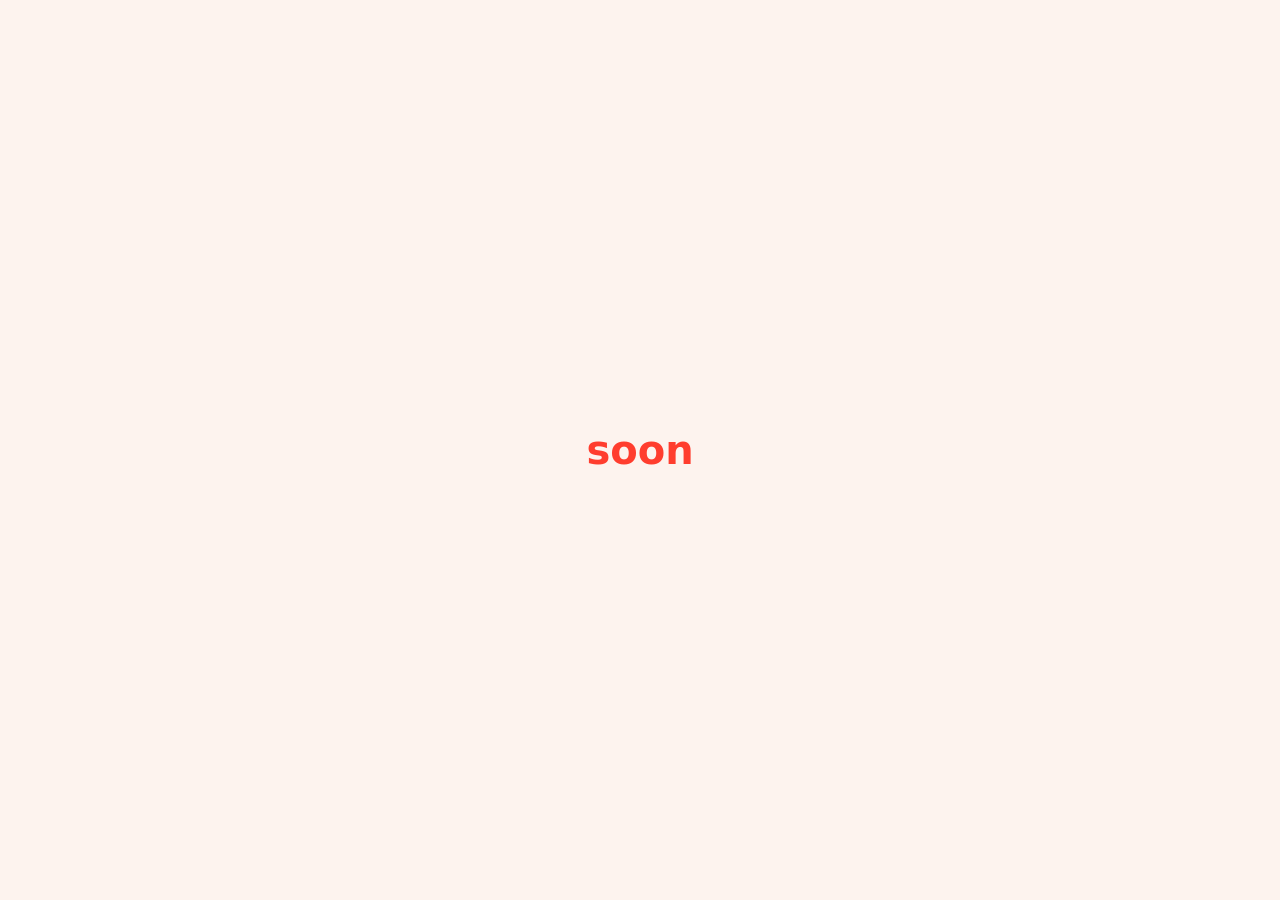
==== chorale/index.html @ 452f44a5 "[HTML] Premier batch" ====
<!DOCTYPE html>
<html lang="fr">
<head>
  <meta charset="utf-8">
  <meta name="viewport" content="width=device-width, initial-scale=1">
  <title>Parolier – La Philharmanif</title>
  <style>
    body {
      margin: 0;
      min-height: 100vh;
      display: flex;
      align-items: center;
      justify-content: center;
      background: #fdf3ee;
      color: #ff3d2e;
      font-family: "Trebuchet MS", "Segoe UI", system-ui, sans-serif;
      font-size: 2.5rem;
      font-weight: bold;
    }
  </style>
</head>
<body>soon</body>
</html>
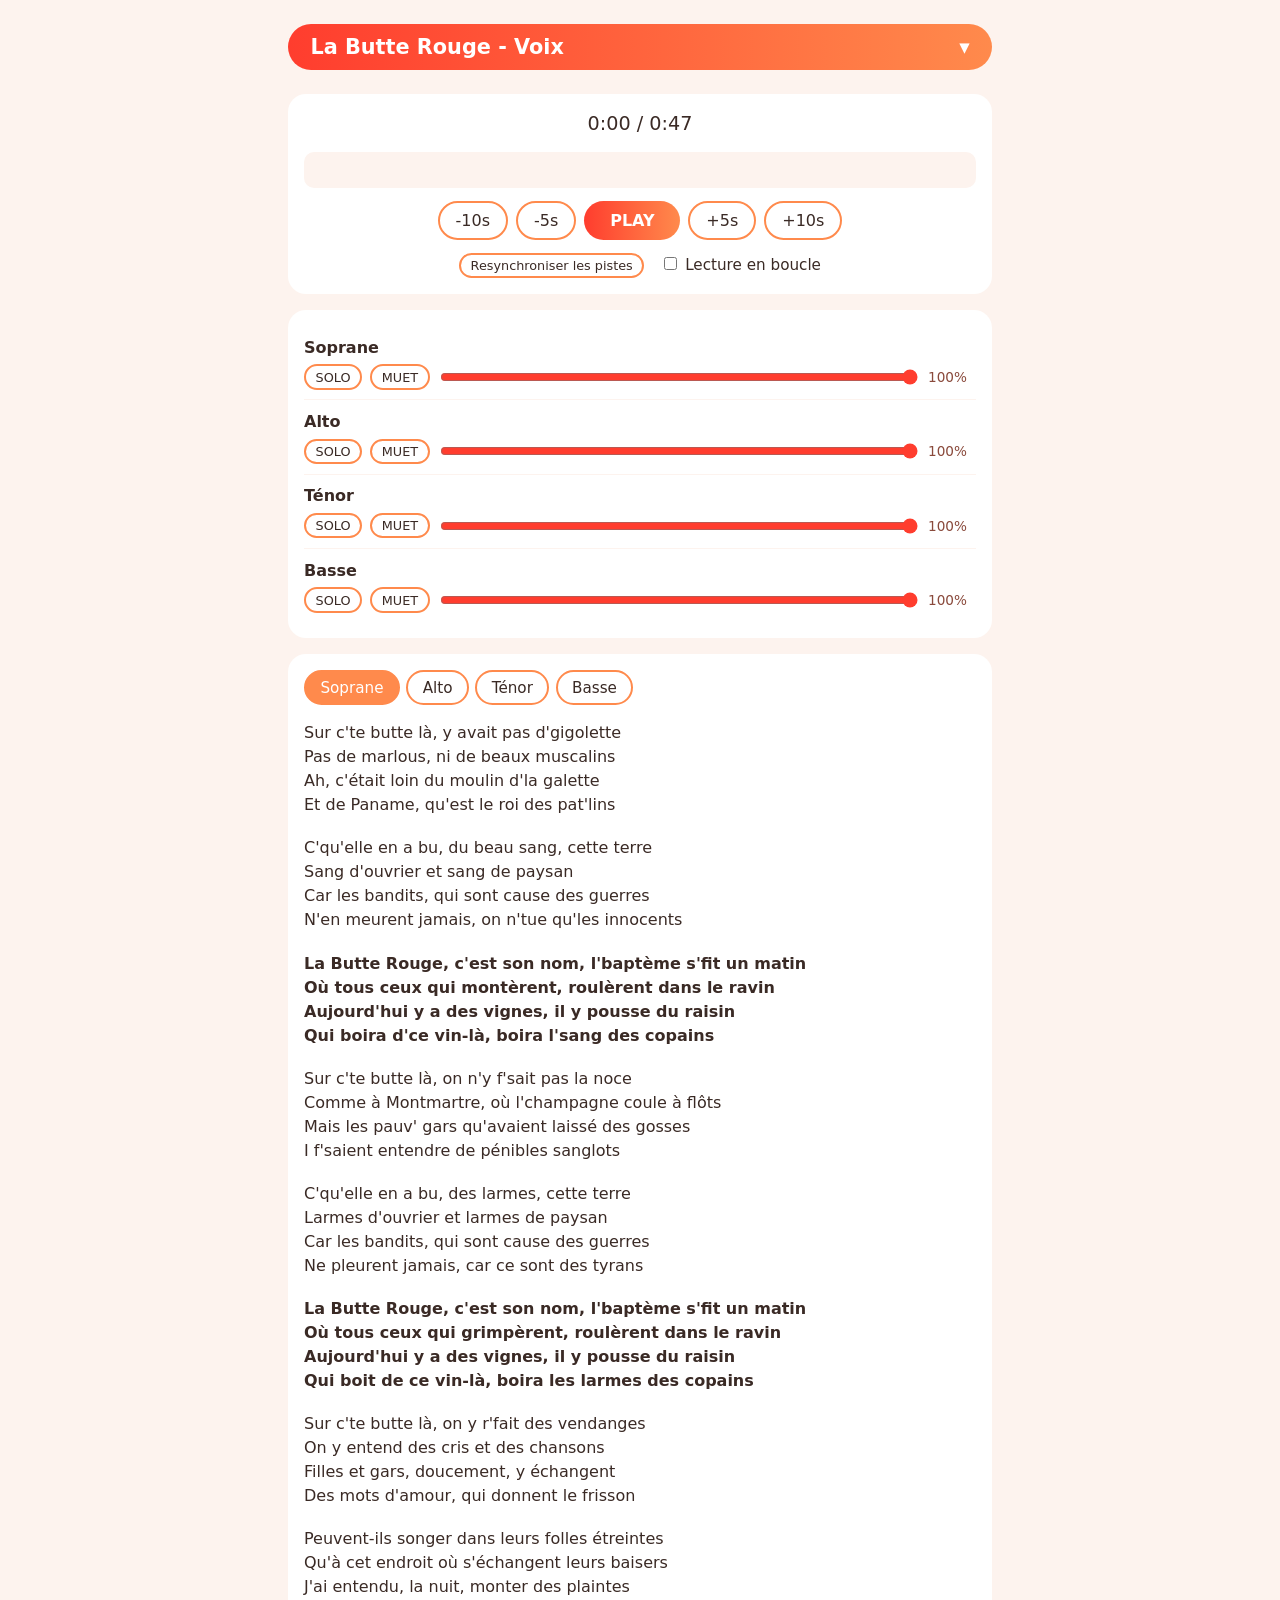
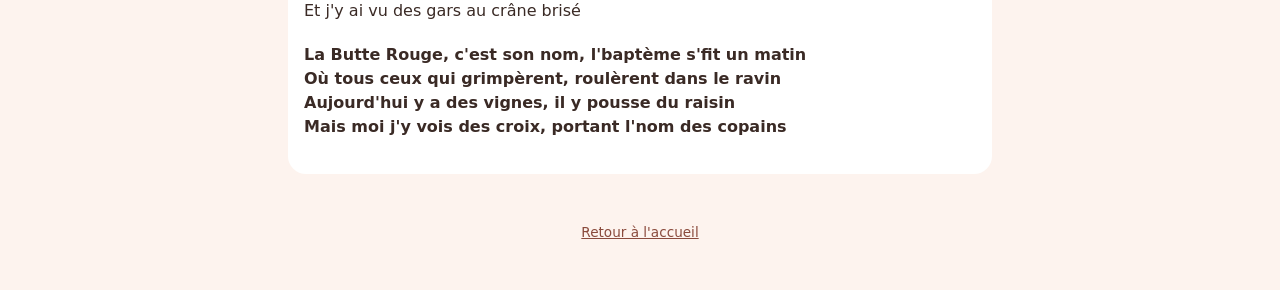
==== commit 5054f9fc: "[CHORALE] Adding first learning tracks" ====
--- a/chorale/index.html
+++ b/chorale/index.html
@@ -1,23 +1,516 @@
 <!DOCTYPE html>
 <html lang="fr">
 <head>
-  <meta charset="utf-8">
-  <meta name="viewport" content="width=device-width, initial-scale=1">
-  <title>Parolier – La Philharmanif</title>
-  <style>
-    body {
-      margin: 0;
-      min-height: 100vh;
-      display: flex;
-      align-items: center;
-      justify-content: center;
-      background: #fdf3ee;
-      color: #ff3d2e;
-      font-family: "Trebuchet MS", "Segoe UI", system-ui, sans-serif;
-      font-size: 2.5rem;
-      font-weight: bold;
+<meta charset="utf-8">
+<meta name="viewport" content="width=device-width, initial-scale=1">
+<title>Chorale - La Philharmanif</title>
+<link rel="icon" type="image/png" href="../pics/favicon.png">
+<style>
+:root {
+  --fond: #fdf3ee;
+  --rouge: #ff3d2e;
+  --orange: #ff8a4c;
+  --texte: #3a2a25;
+  --discret: #8a4a3c;
+}
+
+* { box-sizing: border-box; }
+
+body {
+  margin: 0;
+  min-height: 100vh;
+  padding: 1.5rem 1rem 3rem;
+  background: var(--fond);
+  color: var(--texte);
+  font-family: "Trebuchet MS", "Segoe UI", system-ui, sans-serif;
+  line-height: 1.5;
+}
+
+main { max-width: 44rem; margin: 0 auto; }
+
+header img {
+  display: block;
+  width: 100%;
+  max-width: 220px;
+  height: auto;
+  margin: 0 auto 1.5rem;
+  border-radius: 16px;
+}
+
+button { font-family: inherit; cursor: pointer; }
+
+/* menu déroulant (le même que le parolier) */
+.choix { position: relative; }
+
+#titre-btn {
+  width: 100%;
+  padding: 0.7rem 1.4rem;
+  border: none;
+  border-radius: 999px;
+  background: linear-gradient(90deg, var(--rouge), var(--orange));
+  color: #fff;
+  font-size: 1.3rem;
+  font-weight: bold;
+  display: flex;
+  justify-content: space-between;
+  align-items: center;
+  gap: 1rem;
+  text-align: left;
+}
+#titre-btn:hover { filter: brightness(1.08); }
+
+#liste {
+  display: none;
+  position: absolute;
+  left: 0;
+  right: 0;
+  margin: 0.4rem 0 0;
+  padding: 0.4rem;
+  list-style: none;
+  max-height: 60vh;
+  overflow-y: auto;
+  background: #fff;
+  border: 2px solid var(--orange);
+  border-radius: 18px;
+  z-index: 10;
+}
+#liste.ouverte { display: block; }
+#liste button {
+  width: 100%;
+  padding: 0.6rem 1rem;
+  border: none;
+  border-radius: 12px;
+  background: none;
+  color: var(--texte);
+  font-size: 1rem;
+  text-align: left;
+}
+#liste button:hover { background: var(--fond); }
+#liste button.courante { font-weight: bold; color: var(--rouge); }
+
+/* le lecteur */
+#lecteur { margin-top: 1.5rem; }
+
+.bloc {
+  background: #fff;
+  border-radius: 18px;
+  padding: 1rem;
+  margin-bottom: 1rem;
+}
+
+#temps { text-align: center; font-size: 1.2rem; }
+
+#barre {
+  height: 36px;
+  margin: 0.8rem 0;
+  background: var(--fond);
+  border-radius: 10px;
+  cursor: pointer;
+  overflow: hidden;
+}
+#progres {
+  height: 100%;
+  width: 0;
+  background: linear-gradient(90deg, var(--rouge), var(--orange));
+}
+
+.boutons {
+  display: flex;
+  justify-content: center;
+  gap: 0.5rem;
+  flex-wrap: wrap;
+}
+.boutons button, .petit {
+  padding: 0.5rem 1rem;
+  border: 2px solid var(--orange);
+  border-radius: 999px;
+  background: #fff;
+  color: var(--texte);
+  font-size: 1rem;
+}
+.boutons button:hover, .petit:hover { background: var(--fond); }
+#play {
+  border: none;
+  background: linear-gradient(90deg, var(--rouge), var(--orange));
+  color: #fff;
+  font-weight: bold;
+  min-width: 6rem;
+}
+#play:hover { filter: brightness(1.08); background: linear-gradient(90deg, var(--rouge), var(--orange)); }
+
+.sous-boutons {
+  display: flex;
+  justify-content: center;
+  align-items: center;
+  gap: 1rem;
+  flex-wrap: wrap;
+  margin-top: 0.8rem;
+  font-size: 0.95rem;
+}
+
+/* les pistes */
+.piste { padding: 0.6rem 0; border-bottom: 1px solid var(--fond); }
+.piste:last-child { border-bottom: none; }
+.piste-nom { font-weight: bold; margin-bottom: 0.3rem; }
+.piste-reglages { display: flex; align-items: center; gap: 0.5rem; }
+.piste-reglages input[type=range] { flex: 1; min-width: 0; accent-color: var(--rouge); }
+.piste-reglages .vol { min-width: 3rem; font-size: 0.85rem; color: var(--discret); }
+.petit { padding: 0.2rem 0.6rem; font-size: 0.8rem; }
+.petit.actif { background: var(--rouge); border-color: var(--rouge); color: #fff; }
+
+/* les paroles */
+#onglets { display: flex; flex-wrap: wrap; gap: 0.4rem; margin-bottom: 1rem; }
+#onglets button {
+  padding: 0.4rem 0.9rem;
+  border: 2px solid var(--orange);
+  border-radius: 999px;
+  background: #fff;
+  color: var(--texte);
+  font-size: 0.95rem;
+}
+#onglets button.courant { background: var(--orange); color: #fff; }
+#paroles p { margin: 0 0 1.2rem; }
+
+#message { color: var(--discret); text-align: center; margin-top: 2rem; }
+
+footer { max-width: 44rem; margin: 3rem auto 0; text-align: center; font-size: 0.85rem; }
+footer a { color: var(--discret); }
+</style>
+</head>
+<body>
+
+<main>
+  <div class="choix">
+    <button id="titre-btn" aria-haspopup="listbox" aria-expanded="false">
+      <span id="titre">Choisir un chant</span>
+      <span aria-hidden="true">▾</span>
+    </button>
+    <ul id="liste" role="listbox"></ul>
+  </div>
+
+  <p id="message">Chargement des chants…</p>
+
+  <div id="lecteur" hidden>
+    <div class="bloc">
+      <div id="temps">0:00 / 0:00</div>
+      <div id="barre"><div id="progres"></div></div>
+      <div class="boutons">
+        <button data-saut="-10">-10s</button>
+        <button data-saut="-5">-5s</button>
+        <button id="play">PLAY</button>
+        <button data-saut="5">+5s</button>
+        <button data-saut="10">+10s</button>
+      </div>
+      <div class="sous-boutons">
+        <button class="petit" id="resync">Resynchroniser les pistes</button>
+        <label><input type="checkbox" id="boucle"> Lecture en boucle</label>
+      </div>
+    </div>
+
+    <div class="bloc" id="pistes"></div>
+
+    <div class="bloc" id="bloc-paroles" hidden>
+      <div id="onglets"></div>
+      <div id="paroles"></div>
+    </div>
+  </div>
+</main>
+
+<footer>
+  <a href="../">Retour à l'accueil</a>
+</footer>
+
+<script>
+var chansons = [];
+var audios = [];
+var enLecture = false;
+var solo = -1;
+var muets = [];
+
+var bouton = document.getElementById('titre-btn');
+var titre = document.getElementById('titre');
+var liste = document.getElementById('liste');
+var message = document.getElementById('message');
+var lecteur = document.getElementById('lecteur');
+var boutonPlay = document.getElementById('play');
+var boucle = document.getElementById('boucle');
+
+/* ---------- paroles (même système que le parolier) ---------- */
+
+function mise_en_forme(strophe) {
+  return strophe
+    .replace(/\*\*\*([\s\S]+?)\*\*\*/g, '<strong><em>$1</em></strong>')
+    .replace(/\*\*([\s\S]+?)\*\*/g, '<strong>$1</strong>')
+    .replace(/\*([\s\S]+?)\*/g, '<em>$1</em>');
+}
+
+function markdown(src) {
+  var texte = src
+    .replace(/&/g, '&amp;')
+    .replace(/</g, '&lt;')
+    .replace(/>/g, '&gt;');
+
+  return texte
+    .split(/\r?\n\s*\r?\n/)
+    .map(function (strophe) {
+      var html = mise_en_forme(strophe.trim());
+      return '<p>' + html.replace(/\r?\n/g, '<br>') + '</p>';
+    })
+    .join('');
+}
+
+function afficherParoles(c) {
+  var onglets = document.getElementById('onglets');
+  var zone = document.getElementById('paroles');
+  onglets.innerHTML = '';
+  zone.innerHTML = '';
+
+  // un onglet par piste qui a des paroles
+  var premier = true;
+  c.tracks.forEach(function (t, i) {
+    var texte = c.paroles && c.paroles[i];
+    if (!texte || !texte.trim()) return;
+
+    var b = document.createElement('button');
+    b.textContent = t.nom;
+    b.addEventListener('click', function () {
+      zone.innerHTML = markdown(texte);
+      var autres = onglets.querySelectorAll('button');
+      for (var k = 0; k < autres.length; k++) autres[k].classList.remove('courant');
+      b.classList.add('courant');
+    });
+    onglets.appendChild(b);
+
+    if (premier) {
+      b.click();
+      premier = false;
     }
-  </style>
-</head>
-<body>soon</body>
+  });
+
+  document.getElementById('bloc-paroles').hidden = premier;
+}
+
+/* ---------- lecture ---------- */
+
+function formatTemps(s) {
+  if (isNaN(s)) return '0:00';
+  var m = Math.floor(s / 60);
+  var r = Math.floor(s % 60);
+  return m + ':' + (r < 10 ? '0' : '') + r;
+}
+
+function majProgression() {
+  if (!audios.length) return;
+  var a = audios[0];
+  var pourcent = (a.currentTime / a.duration) * 100 || 0;
+  document.getElementById('progres').style.width = pourcent + '%';
+  document.getElementById('temps').textContent = formatTemps(a.currentTime) + ' / ' + formatTemps(a.duration);
+}
+
+// toutes les pistes se calent sur la première
+function synchroniser() {
+  if (!audios.length) return;
+  var t = audios[0].currentTime;
+  audios.forEach(function (a) { a.currentTime = t; });
+}
+
+function appliquerSons() {
+  audios.forEach(function (a, i) {
+    a.muted = solo >= 0 ? i !== solo : muets[i];
+  });
+}
+
+function jouer() {
+  synchroniser();
+  audios.forEach(function (a) { a.play().catch(function () {}); });
+  enLecture = true;
+  boutonPlay.textContent = 'PAUSE';
+}
+
+function pause() {
+  audios.forEach(function (a) { a.pause(); });
+  enLecture = false;
+  boutonPlay.textContent = 'PLAY';
+}
+
+function aller(temps) {
+  var etait = enLecture;
+  if (etait) audios.forEach(function (a) { a.pause(); });
+  audios.forEach(function (a) { a.currentTime = temps; });
+  if (etait) setTimeout(jouer, 50);
+}
+
+boutonPlay.addEventListener('click', function () {
+  if (enLecture) pause(); else jouer();
+});
+
+document.querySelectorAll('[data-saut]').forEach(function (b) {
+  b.addEventListener('click', function () {
+    if (!audios.length) return;
+    aller(Math.max(0, audios[0].currentTime + parseInt(b.dataset.saut, 10)));
+  });
+});
+
+document.getElementById('barre').addEventListener('click', function (e) {
+  if (!audios.length) return;
+  var r = this.getBoundingClientRect();
+  aller(((e.clientX - r.left) / r.width) * (audios[0].duration || 0));
+});
+
+document.getElementById('resync').addEventListener('click', function () {
+  var etait = enLecture;
+  if (etait) audios.forEach(function (a) { a.pause(); });
+  synchroniser();
+  if (etait) setTimeout(jouer, 100);
+});
+
+boucle.addEventListener('change', function () {
+  audios.forEach(function (a) { a.loop = boucle.checked; });
+});
+
+/* ---------- pistes ---------- */
+
+function creerPiste(t, i) {
+  var ligne = document.createElement('div');
+  ligne.className = 'piste';
+
+  var nom = document.createElement('div');
+  nom.className = 'piste-nom';
+  nom.textContent = t.nom;
+
+  var reglages = document.createElement('div');
+  reglages.className = 'piste-reglages';
+
+  var btnSolo = document.createElement('button');
+  btnSolo.className = 'petit';
+  btnSolo.textContent = 'SOLO';
+  btnSolo.addEventListener('click', function () {
+    solo = solo === i ? -1 : i;
+    var tous = document.querySelectorAll('.btn-solo');
+    for (var k = 0; k < tous.length; k++) tous[k].classList.toggle('actif', k === solo);
+    appliquerSons();
+  });
+  btnSolo.classList.add('btn-solo');
+
+  var btnMute = document.createElement('button');
+  btnMute.className = 'petit';
+  btnMute.textContent = 'MUET';
+  btnMute.addEventListener('click', function () {
+    muets[i] = !muets[i];
+    btnMute.classList.toggle('actif', muets[i]);
+    appliquerSons();
+  });
+
+  var curseur = document.createElement('input');
+  curseur.type = 'range';
+  curseur.min = 0;
+  curseur.max = 100;
+  curseur.value = 100;
+
+  var vol = document.createElement('span');
+  vol.className = 'vol';
+  vol.textContent = '100%';
+
+  curseur.addEventListener('input', function () {
+    audios[i].volume = curseur.value / 100;
+    vol.textContent = curseur.value + '%';
+  });
+
+  reglages.append(btnSolo, btnMute, curseur, vol);
+  ligne.append(nom, reglages);
+  return ligne;
+}
+
+function charger(i) {
+  var c = chansons[i];
+  titre.textContent = c.titre;
+
+  // on coupe les anciennes pistes
+  audios.forEach(function (a) { a.pause(); a.src = ''; });
+  audios = [];
+  muets = [];
+  solo = -1;
+  enLecture = false;
+  boutonPlay.textContent = 'PLAY';
+
+  var zone = document.getElementById('pistes');
+  zone.innerHTML = '';
+
+  c.tracks.forEach(function (t, k) {
+    var a = new Audio();
+    a.preload = 'auto';
+    a.loop = boucle.checked;
+    a.src = c.repo + '/' + t.fichier;
+    audios.push(a);
+    muets.push(false);
+    zone.appendChild(creerPiste(t, k));
+  });
+
+  if (audios.length) {
+    audios[0].addEventListener('timeupdate', majProgression);
+    audios[0].addEventListener('loadedmetadata', majProgression);
+  }
+  majProgression();
+  afficherParoles(c);
+
+  var boutons = liste.querySelectorAll('button');
+  for (var k = 0; k < boutons.length; k++) {
+    boutons[k].classList.toggle('courante', k === i);
+  }
+  lecteur.hidden = false;
+  history.replaceState(null, '', '#' + (i + 1));
+}
+
+/* ---------- menu et chargement du json ---------- */
+
+function ouvrir(oui) {
+  liste.classList.toggle('ouverte', oui);
+  bouton.setAttribute('aria-expanded', oui);
+}
+
+bouton.addEventListener('click', function () {
+  ouvrir(!liste.classList.contains('ouverte'));
+});
+document.addEventListener('click', function (e) {
+  if (!e.target.closest('.choix')) ouvrir(false);
+});
+document.addEventListener('keydown', function (e) {
+  if (e.key === 'Escape') ouvrir(false);
+});
+
+fetch('chansons.json')
+  .then(function (r) {
+    if (!r.ok) throw new Error(r.status);
+    return r.json();
+  })
+  .then(function (data) {
+    chansons = data;
+    if (!chansons.length) {
+      message.textContent = 'Aucun chant pour le moment.';
+      return;
+    }
+
+    chansons.forEach(function (c, i) {
+      var li = document.createElement('li');
+      var b = document.createElement('button');
+      b.textContent = c.titre;
+      b.addEventListener('click', function () {
+        charger(i);
+        ouvrir(false);
+      });
+      li.appendChild(b);
+      liste.appendChild(li);
+    });
+
+    message.hidden = true;
+
+    var n = parseInt(location.hash.slice(1), 10);
+    charger(n >= 1 && n <= chansons.length ? n - 1 : 0);
+  })
+  .catch(function () {
+    message.textContent = 'Impossible de charger chansons.json.';
+  });
+</script>
+
+</body>
 </html>
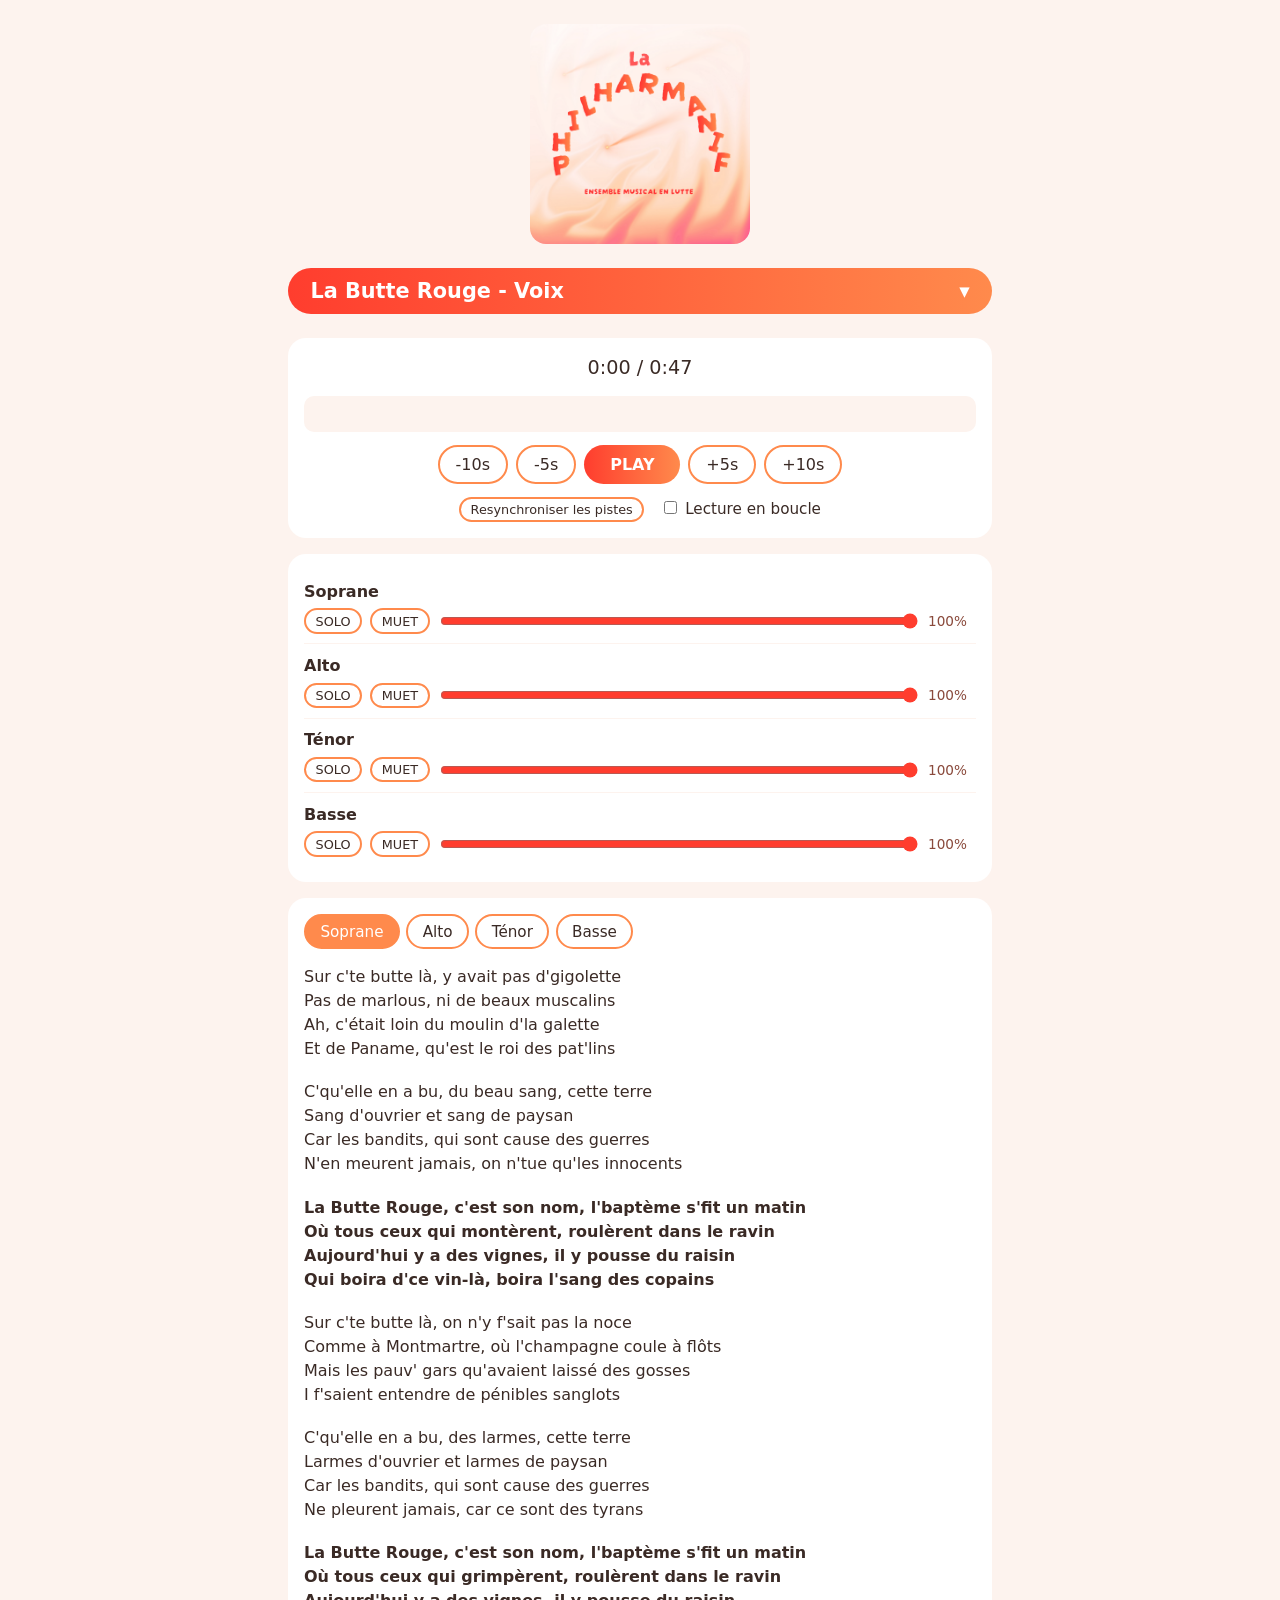
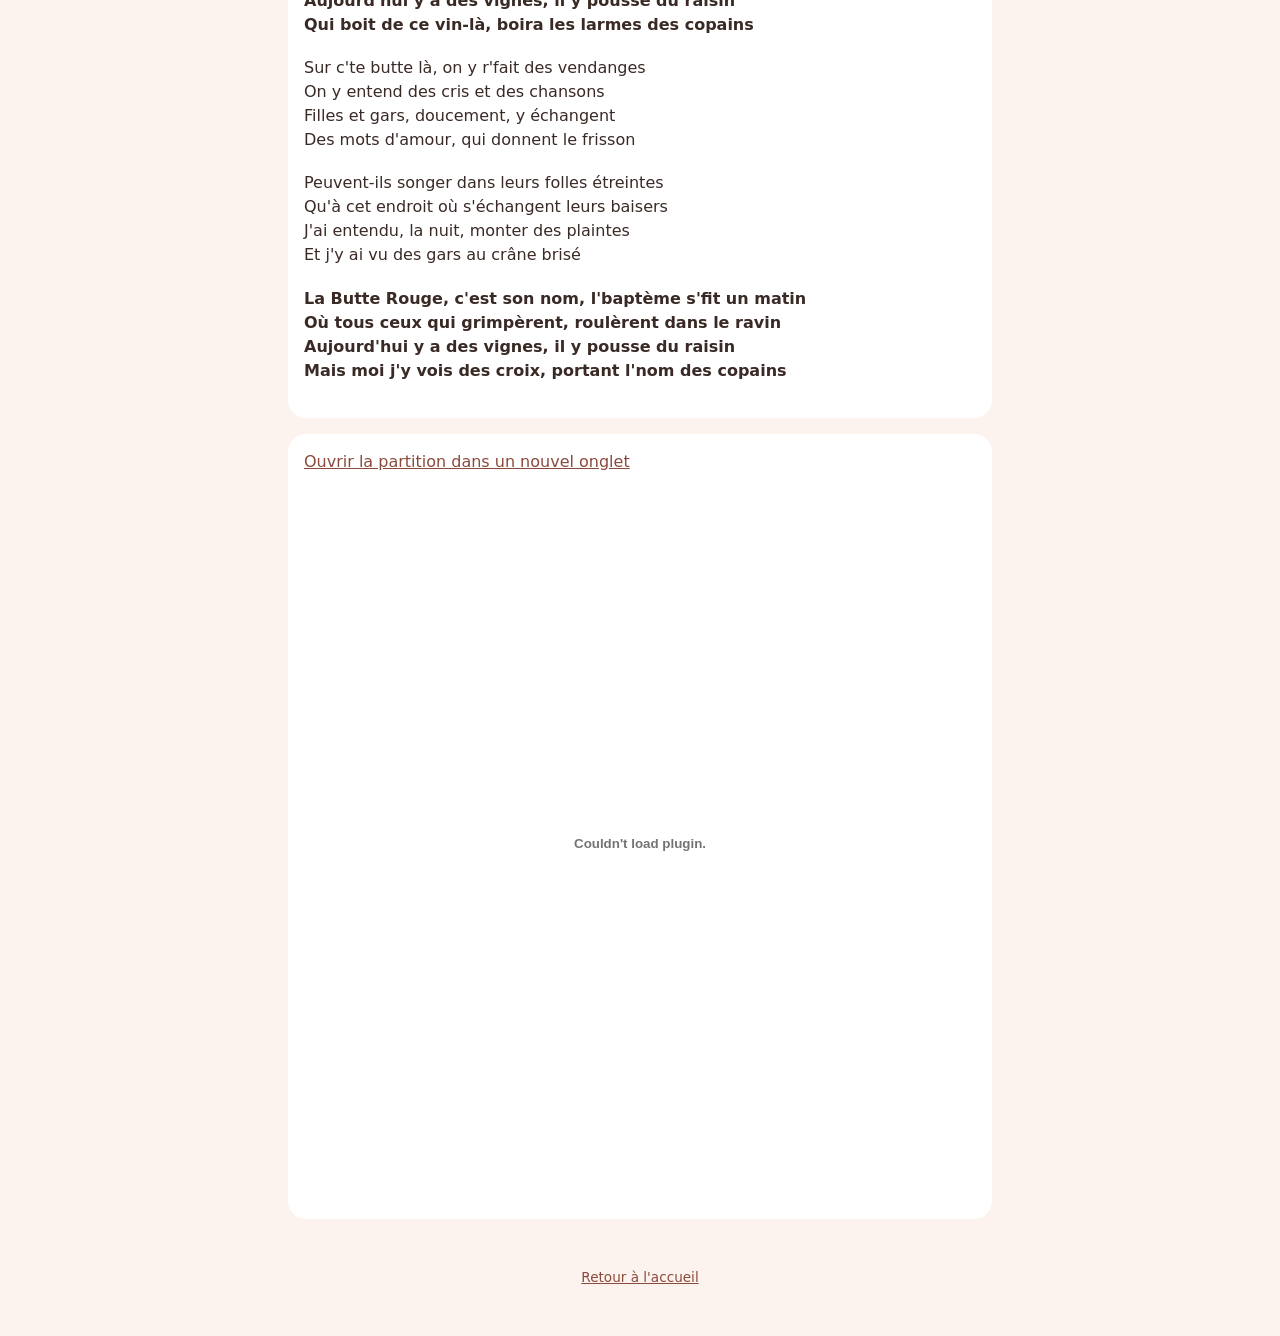
==== commit 443dc388: "[CHORALE] Ajout gestion partition" ====
--- a/chorale/index.html
+++ b/chorale/index.html
@@ -171,6 +171,17 @@
 #onglets button.courant { background: var(--orange); color: #fff; }
 #paroles p { margin: 0 0 1.2rem; }
 
+#partition {
+  display: block;
+  width: 100%;
+  height: 80vh;
+  min-height: 480px;
+  margin-top: 0.6rem;
+  border: none;
+  border-radius: 10px;
+}
+#bloc-partition a { color: var(--discret); }
+
 #message { color: var(--discret); text-align: center; margin-top: 2rem; }
 
 footer { max-width: 44rem; margin: 3rem auto 0; text-align: center; font-size: 0.85rem; }
@@ -178,6 +189,10 @@
 </style>
 </head>
 <body>
+
+<header>
+  <a href="../"><img src="../pics/philharmanif.png" alt="La Philharmanif, retour à l'accueil"></a>
+</header>
 
 <main>
   <div class="choix">
@@ -213,6 +228,11 @@
       <div id="onglets"></div>
       <div id="paroles"></div>
     </div>
+
+    <div class="bloc" id="bloc-partition" hidden>
+      <a id="lien-partition" target="_blank">Ouvrir la partition dans un nouvel onglet</a>
+      <embed id="partition" type="application/pdf">
+    </div>
   </div>
 </main>
 
@@ -226,6 +246,7 @@
 var enLecture = false;
 var solo = -1;
 var muets = [];
+var courant = -1;
 
 var bouton = document.getElementById('titre-btn');
 var titre = document.getElementById('titre');
@@ -311,7 +332,10 @@
 function synchroniser() {
   if (!audios.length) return;
   var t = audios[0].currentTime;
-  audios.forEach(function (a) { a.currentTime = t; });
+  audios.forEach(function (a) {
+    // inutile de toucher aux pistes déjà synchronisées
+    if (Math.abs(a.currentTime - t) > 0.05) a.currentTime = t;
+  });
 }
 
 function appliquerSons() {
@@ -421,8 +445,36 @@
   return ligne;
 }
 
+// affiche partition.pdf sous les paroles, seulement si le fichier existe
+function afficherPartition(c, i) {
+  var bloc = document.getElementById('bloc-partition');
+  var pdf = document.getElementById('partition');
+  bloc.hidden = true;
+  pdf.removeAttribute('src');
+
+  var url = c.repo + '/partition.pdf';
+
+  // certains serveurs répondent mal aux requêtes HEAD : si ça échoue, on retente en GET
+  fetch(url, { method: 'HEAD' })
+    .then(function (r) {
+      return r.ok ? r : fetch(url);
+    })
+    .then(function (r) {
+      console.log('partition :', url, '->', r.status);
+      // si on a changé de chant entre-temps, on ne fait rien
+      if (!r.ok || courant !== i) return;
+      pdf.src = url;
+      document.getElementById('lien-partition').href = url;
+      bloc.hidden = false;
+    })
+    .catch(function (e) {
+      console.log('partition :', url, '-> erreur', e);
+    });
+}
+
 function charger(i) {
   var c = chansons[i];
+  courant = i;
   titre.textContent = c.titre;
 
   // on coupe les anciennes pistes
@@ -452,6 +504,7 @@
   }
   majProgression();
   afficherParoles(c);
+  afficherPartition(c, i);
 
   var boutons = liste.querySelectorAll('button');
   for (var k = 0; k < boutons.length; k++) {
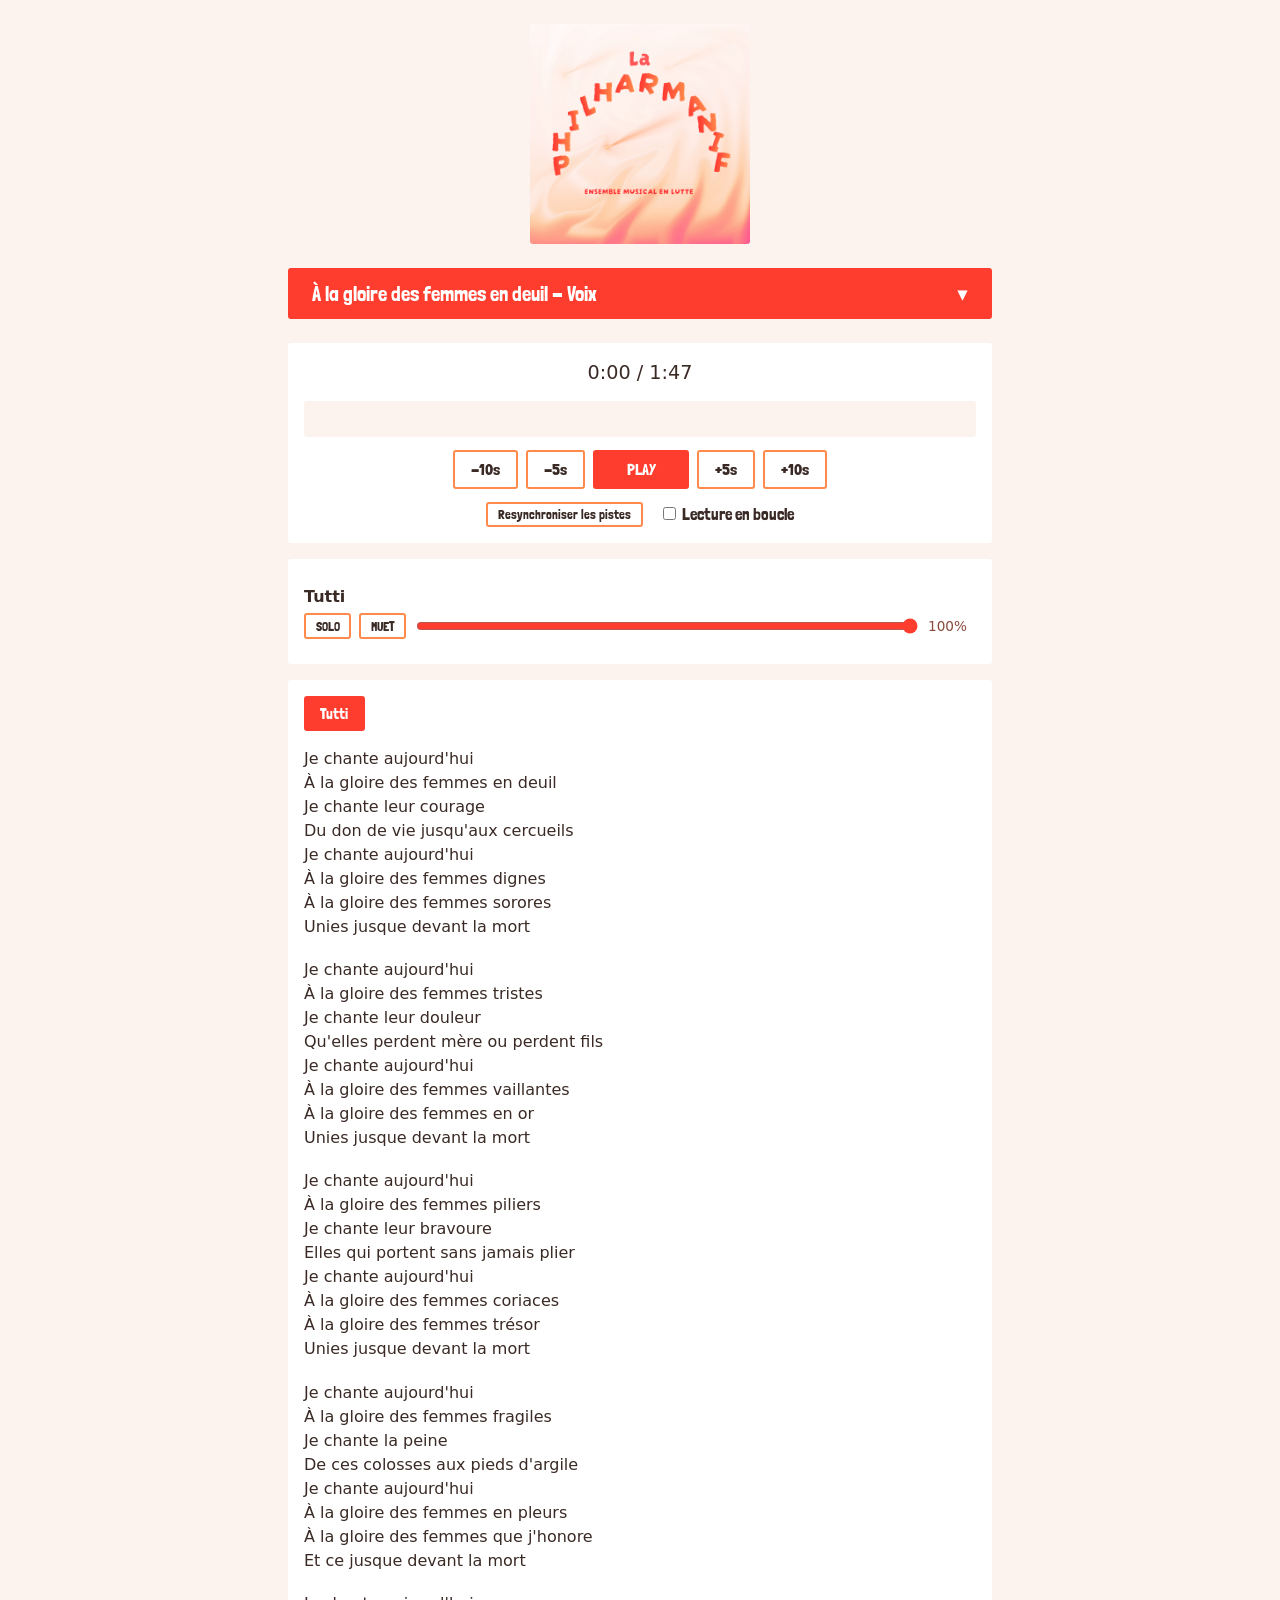
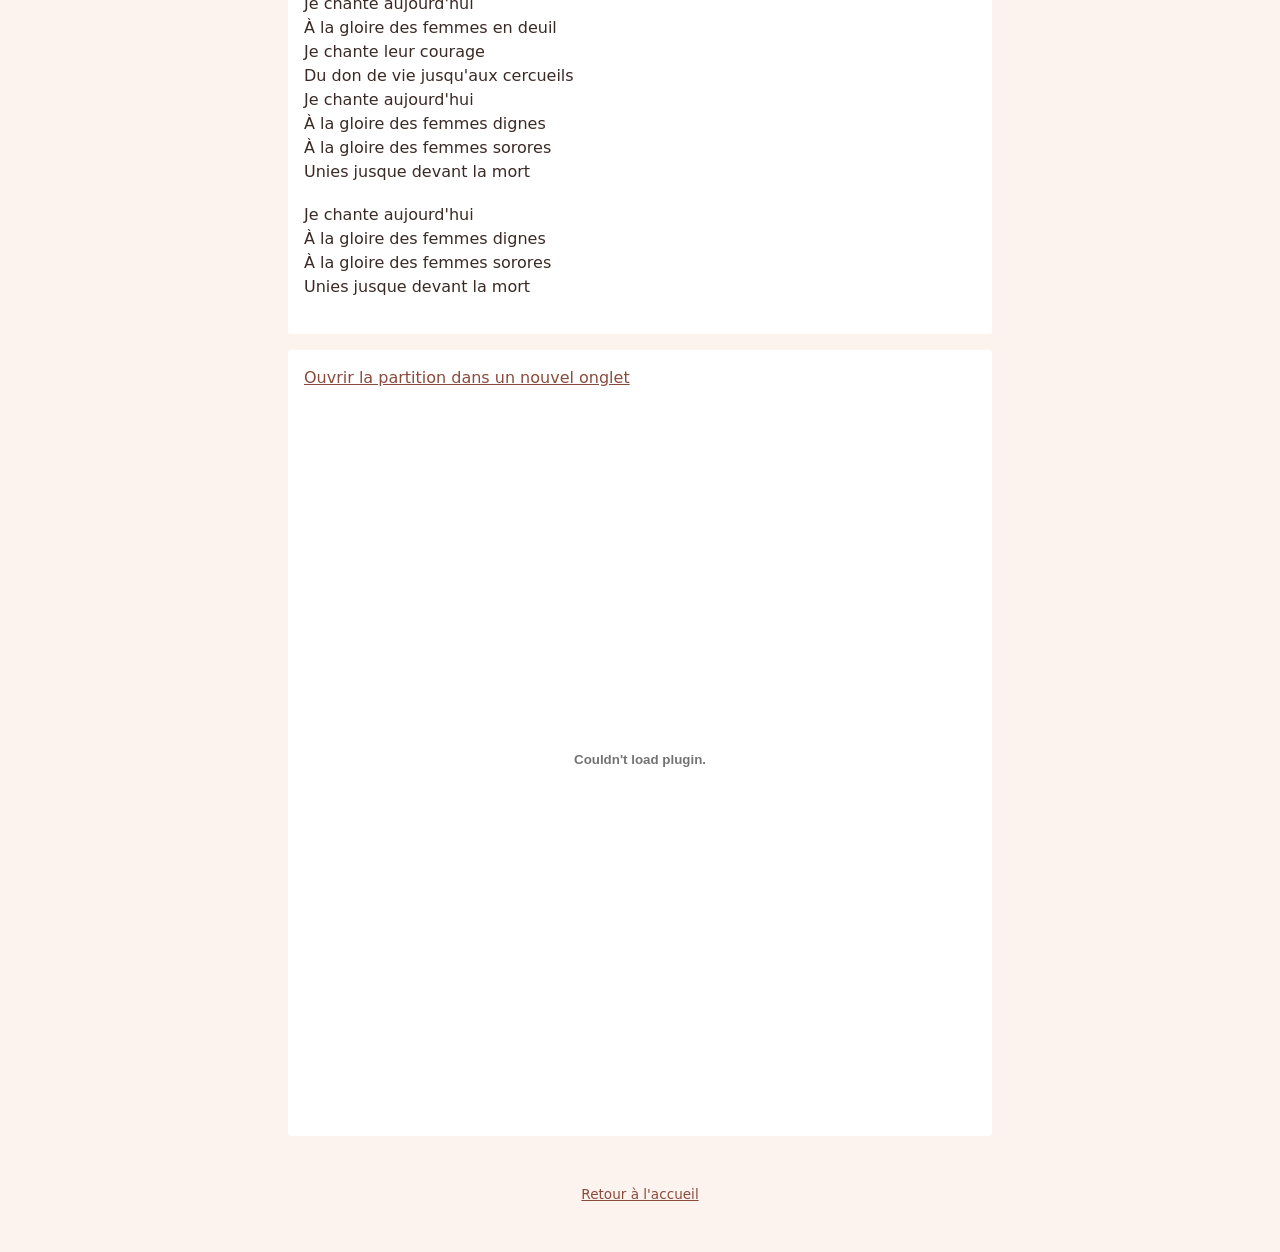
==== commit 11b1c114: "[ALL] Mise à jour graphique et ajout orchestre" ====
--- a/chorale/index.html
+++ b/chorale/index.html
@@ -5,188 +5,7 @@
 <meta name="viewport" content="width=device-width, initial-scale=1">
 <title>Chorale - La Philharmanif</title>
 <link rel="icon" type="image/png" href="../pics/favicon.png">
-<style>
-:root {
-  --fond: #fdf3ee;
-  --rouge: #ff3d2e;
-  --orange: #ff8a4c;
-  --texte: #3a2a25;
-  --discret: #8a4a3c;
-}
-
-* { box-sizing: border-box; }
-
-body {
-  margin: 0;
-  min-height: 100vh;
-  padding: 1.5rem 1rem 3rem;
-  background: var(--fond);
-  color: var(--texte);
-  font-family: "Trebuchet MS", "Segoe UI", system-ui, sans-serif;
-  line-height: 1.5;
-}
-
-main { max-width: 44rem; margin: 0 auto; }
-
-header img {
-  display: block;
-  width: 100%;
-  max-width: 220px;
-  height: auto;
-  margin: 0 auto 1.5rem;
-  border-radius: 16px;
-}
-
-button { font-family: inherit; cursor: pointer; }
-
-/* menu déroulant (le même que le parolier) */
-.choix { position: relative; }
-
-#titre-btn {
-  width: 100%;
-  padding: 0.7rem 1.4rem;
-  border: none;
-  border-radius: 999px;
-  background: linear-gradient(90deg, var(--rouge), var(--orange));
-  color: #fff;
-  font-size: 1.3rem;
-  font-weight: bold;
-  display: flex;
-  justify-content: space-between;
-  align-items: center;
-  gap: 1rem;
-  text-align: left;
-}
-#titre-btn:hover { filter: brightness(1.08); }
-
-#liste {
-  display: none;
-  position: absolute;
-  left: 0;
-  right: 0;
-  margin: 0.4rem 0 0;
-  padding: 0.4rem;
-  list-style: none;
-  max-height: 60vh;
-  overflow-y: auto;
-  background: #fff;
-  border: 2px solid var(--orange);
-  border-radius: 18px;
-  z-index: 10;
-}
-#liste.ouverte { display: block; }
-#liste button {
-  width: 100%;
-  padding: 0.6rem 1rem;
-  border: none;
-  border-radius: 12px;
-  background: none;
-  color: var(--texte);
-  font-size: 1rem;
-  text-align: left;
-}
-#liste button:hover { background: var(--fond); }
-#liste button.courante { font-weight: bold; color: var(--rouge); }
-
-/* le lecteur */
-#lecteur { margin-top: 1.5rem; }
-
-.bloc {
-  background: #fff;
-  border-radius: 18px;
-  padding: 1rem;
-  margin-bottom: 1rem;
-}
-
-#temps { text-align: center; font-size: 1.2rem; }
-
-#barre {
-  height: 36px;
-  margin: 0.8rem 0;
-  background: var(--fond);
-  border-radius: 10px;
-  cursor: pointer;
-  overflow: hidden;
-}
-#progres {
-  height: 100%;
-  width: 0;
-  background: linear-gradient(90deg, var(--rouge), var(--orange));
-}
-
-.boutons {
-  display: flex;
-  justify-content: center;
-  gap: 0.5rem;
-  flex-wrap: wrap;
-}
-.boutons button, .petit {
-  padding: 0.5rem 1rem;
-  border: 2px solid var(--orange);
-  border-radius: 999px;
-  background: #fff;
-  color: var(--texte);
-  font-size: 1rem;
-}
-.boutons button:hover, .petit:hover { background: var(--fond); }
-#play {
-  border: none;
-  background: linear-gradient(90deg, var(--rouge), var(--orange));
-  color: #fff;
-  font-weight: bold;
-  min-width: 6rem;
-}
-#play:hover { filter: brightness(1.08); background: linear-gradient(90deg, var(--rouge), var(--orange)); }
-
-.sous-boutons {
-  display: flex;
-  justify-content: center;
-  align-items: center;
-  gap: 1rem;
-  flex-wrap: wrap;
-  margin-top: 0.8rem;
-  font-size: 0.95rem;
-}
-
-/* les pistes */
-.piste { padding: 0.6rem 0; border-bottom: 1px solid var(--fond); }
-.piste:last-child { border-bottom: none; }
-.piste-nom { font-weight: bold; margin-bottom: 0.3rem; }
-.piste-reglages { display: flex; align-items: center; gap: 0.5rem; }
-.piste-reglages input[type=range] { flex: 1; min-width: 0; accent-color: var(--rouge); }
-.piste-reglages .vol { min-width: 3rem; font-size: 0.85rem; color: var(--discret); }
-.petit { padding: 0.2rem 0.6rem; font-size: 0.8rem; }
-.petit.actif { background: var(--rouge); border-color: var(--rouge); color: #fff; }
-
-/* les paroles */
-#onglets { display: flex; flex-wrap: wrap; gap: 0.4rem; margin-bottom: 1rem; }
-#onglets button {
-  padding: 0.4rem 0.9rem;
-  border: 2px solid var(--orange);
-  border-radius: 999px;
-  background: #fff;
-  color: var(--texte);
-  font-size: 0.95rem;
-}
-#onglets button.courant { background: var(--orange); color: #fff; }
-#paroles p { margin: 0 0 1.2rem; }
-
-#partition {
-  display: block;
-  width: 100%;
-  height: 80vh;
-  min-height: 480px;
-  margin-top: 0.6rem;
-  border: none;
-  border-radius: 10px;
-}
-#bloc-partition a { color: var(--discret); }
-
-#message { color: var(--discret); text-align: center; margin-top: 2rem; }
-
-footer { max-width: 44rem; margin: 3rem auto 0; text-align: center; font-size: 0.85rem; }
-footer a { color: var(--discret); }
-</style>
+<link rel="stylesheet" href="../style.css">
 </head>
 <body>
 
--- a/style.css
+++ b/style.css
@@ -0,0 +1,263 @@
+/* La Philharmanif - feuille de style commune à toutes les pages */
+
+/* Londrina Solid (Google Fonts, licence OFL), hébergée ici pour ne pas appeler Google */
+@font-face {
+  font-family: "Londrina Solid";
+  src: url("fonts/LondrinaSolid-Regular.woff2") format("woff2");
+  font-display: swap;
+}
+
+:root {
+  --fond: #fdf3ee;
+  --rouge: #ff3d2e;
+  --rouge-fonce: #d92e1f;
+  --orange: #ff8a4c;
+  --texte: #3a2a25;
+  --discret: #8a4a3c;
+
+  --police: "Trebuchet MS", "Segoe UI", system-ui, sans-serif;
+  --police-boutons: "Londrina Solid", "Trebuchet MS", "Segoe UI", system-ui, sans-serif;
+  --rayon: 3px;
+}
+
+* { box-sizing: border-box; }
+
+body {
+  margin: 0;
+  min-height: 100vh;
+  padding: 1.5rem 1rem 3rem;
+  background: var(--fond);
+  color: var(--texte);
+  font-family: var(--police);
+  line-height: 1.5;
+}
+
+main { max-width: 44rem; margin: 0 auto; }
+
+header img {
+  display: block;
+  width: 100%;
+  max-width: 220px;
+  height: auto;
+  margin: 0 auto 1.5rem;
+  border-radius: var(--rayon);
+}
+
+footer {
+  max-width: 44rem;
+  margin: 3rem auto 0;
+  text-align: center;
+  font-size: 0.85rem;
+}
+footer a { color: var(--discret); }
+
+#message { color: var(--discret); text-align: center; margin-top: 2rem; }
+
+
+/* ---------- boutons ---------- */
+
+button {
+  font-family: var(--police-boutons);
+  font-weight: normal;
+  cursor: pointer;
+  border-radius: var(--rayon);
+}
+button:focus-visible,
+nav a:focus-visible { outline: 3px solid var(--rouge); outline-offset: 3px; }
+button:disabled { opacity: 0.45; cursor: not-allowed; }
+
+/* bouton plein : choix de la chanson / de l'instrument, PLAY, liens de l'accueil */
+#titre-btn, #instr-btn, #play, .accueil nav a {
+  border: 2px solid var(--rouge);
+  background: var(--rouge);
+  color: #fff;
+}
+#titre-btn:hover:not(:disabled),
+#instr-btn:hover:not(:disabled),
+#play:hover,
+.accueil nav a:hover {
+  background: var(--rouge-fonce);
+  border-color: var(--rouge-fonce);
+}
+
+/* bouton avec contour : sauts, resynchro, solo/muet, onglets */
+.boutons button, .petit, #onglets button {
+  border: 2px solid var(--orange);
+  background: #fff;
+  color: var(--texte);
+}
+.boutons button:hover, .petit:hover, #onglets button:hover { background: var(--fond); }
+#play { min-width: 6rem; }
+.boutons #play { border-color: var(--rouge); background: var(--rouge); color: #fff; }
+.boutons #play:hover { background: var(--rouge-fonce); border-color: var(--rouge-fonce); }
+
+.petit.actif,
+#onglets button.courant {
+  background: var(--rouge);
+  border-color: var(--rouge);
+  color: #fff;
+}
+
+
+/* ---------- accueil ---------- */
+
+.accueil {
+  display: flex;
+  flex-direction: column;
+  align-items: center;
+  padding: 2rem 1rem;
+}
+.accueil img {
+  width: 100%;
+  max-width: 480px;
+  height: auto;
+  border-radius: var(--rayon);
+}
+.accueil nav {
+  display: flex;
+  flex-wrap: wrap;
+  justify-content: center;
+  gap: 1rem;
+  margin-top: 2rem;
+}
+.accueil nav a {
+  padding: 0.7rem 1.6rem;
+  border-radius: var(--rayon);
+  font-family: var(--police-boutons);
+  font-size: 1.3rem;
+  text-decoration: none;
+}
+.accueil footer {
+  margin-top: auto;
+  padding-top: 3rem;
+  font-size: 0.8rem;
+  color: var(--discret);
+}
+.accueil footer a { color: inherit; }
+
+
+/* ---------- menus déroulants (parolier, chorale, orchestre) ---------- */
+
+.choix { position: relative; }
+
+#titre-btn, #instr-btn {
+  width: 100%;
+  padding: 0.7rem 1.4rem;
+  font-size: 1.3rem;
+  display: flex;
+  justify-content: space-between;
+  align-items: center;
+  gap: 1rem;
+  text-align: left;
+}
+#instr-btn { margin-top: 0.8rem; font-size: 1.1rem; }
+
+#liste, #liste-instr {
+  display: none;
+  position: absolute;
+  left: 0;
+  right: 0;
+  margin: 0.4rem 0 0;
+  padding: 0.4rem;
+  list-style: none;
+  max-height: 60vh;
+  overflow-y: auto;
+  background: #fff;
+  border: 2px solid var(--orange);
+  border-radius: var(--rayon);
+  z-index: 10;
+}
+#liste.ouverte, #liste-instr.ouverte { display: block; }
+
+#liste button, #liste-instr button {
+  width: 100%;
+  padding: 0.6rem 1rem;
+  border: none;
+  border-radius: 2px;
+  background: none;
+  color: var(--texte);
+  font-size: 1rem;
+  text-align: left;
+}
+#liste button:hover, #liste-instr button:hover,
+#liste button:focus-visible, #liste-instr button:focus-visible { background: var(--fond); outline: none; }
+#liste button.courante, #liste-instr button.courante {
+  color: var(--rouge-fonce);
+  box-shadow: inset 3px 0 0 var(--rouge);
+}
+
+
+/* ---------- parolier ---------- */
+
+.infos { margin: 1.5rem 0 1rem; color: var(--discret); font-size: 0.95rem; }
+.infos p { margin: 0.2rem 0; }
+
+#paroles { font-size: 1.1rem; }
+#paroles p { margin: 0 0 1.3rem; }
+
+
+/* ---------- lecteur (chorale, orchestre) ---------- */
+
+#lecteur { margin-top: 1.5rem; }
+
+.bloc {
+  background: #fff;
+  border-radius: var(--rayon);
+  padding: 1rem;
+  margin-bottom: 1rem;
+}
+.bloc #paroles { font-size: 1rem; }
+.bloc #paroles p { margin: 0 0 1.2rem; }
+
+#temps { text-align: center; font-size: 1.2rem; }
+
+#barre {
+  height: 36px;
+  margin: 0.8rem 0;
+  background: var(--fond);
+  border-radius: var(--rayon);
+  cursor: pointer;
+  overflow: hidden;
+}
+#progres { height: 100%; width: 0; background: var(--rouge); }
+
+.boutons {
+  display: flex;
+  justify-content: center;
+  gap: 0.5rem;
+  flex-wrap: wrap;
+}
+.boutons button { padding: 0.5rem 1rem; font-size: 1rem; }
+
+.sous-boutons {
+  display: flex;
+  justify-content: center;
+  align-items: center;
+  gap: 1rem;
+  flex-wrap: wrap;
+  margin-top: 0.8rem;
+  font-size: 0.95rem;
+}
+.sous-boutons label { font-family: var(--police-boutons); font-size: 1.05rem; cursor: pointer; }
+
+.piste { padding: 0.6rem 0; border-bottom: 1px solid var(--fond); }
+.piste:last-child { border-bottom: none; }
+.piste-nom { font-weight: bold; margin-bottom: 0.3rem; }
+.piste-reglages { display: flex; align-items: center; gap: 0.5rem; }
+.piste-reglages input[type=range] { flex: 1; min-width: 0; accent-color: var(--rouge); }
+.piste-reglages .vol { min-width: 3rem; font-size: 0.85rem; color: var(--discret); }
+.petit { padding: 0.2rem 0.6rem; font-size: 0.8rem; }
+
+#onglets { display: flex; flex-wrap: wrap; gap: 0.4rem; margin-bottom: 1rem; }
+#onglets button { padding: 0.4rem 0.9rem; font-size: 0.95rem; }
+
+#partition {
+  display: block;
+  width: 100%;
+  height: 80vh;
+  min-height: 480px;
+  margin-top: 0.6rem;
+  border: none;
+  border-radius: var(--rayon);
+}
+#bloc-partition a { color: var(--discret); }
